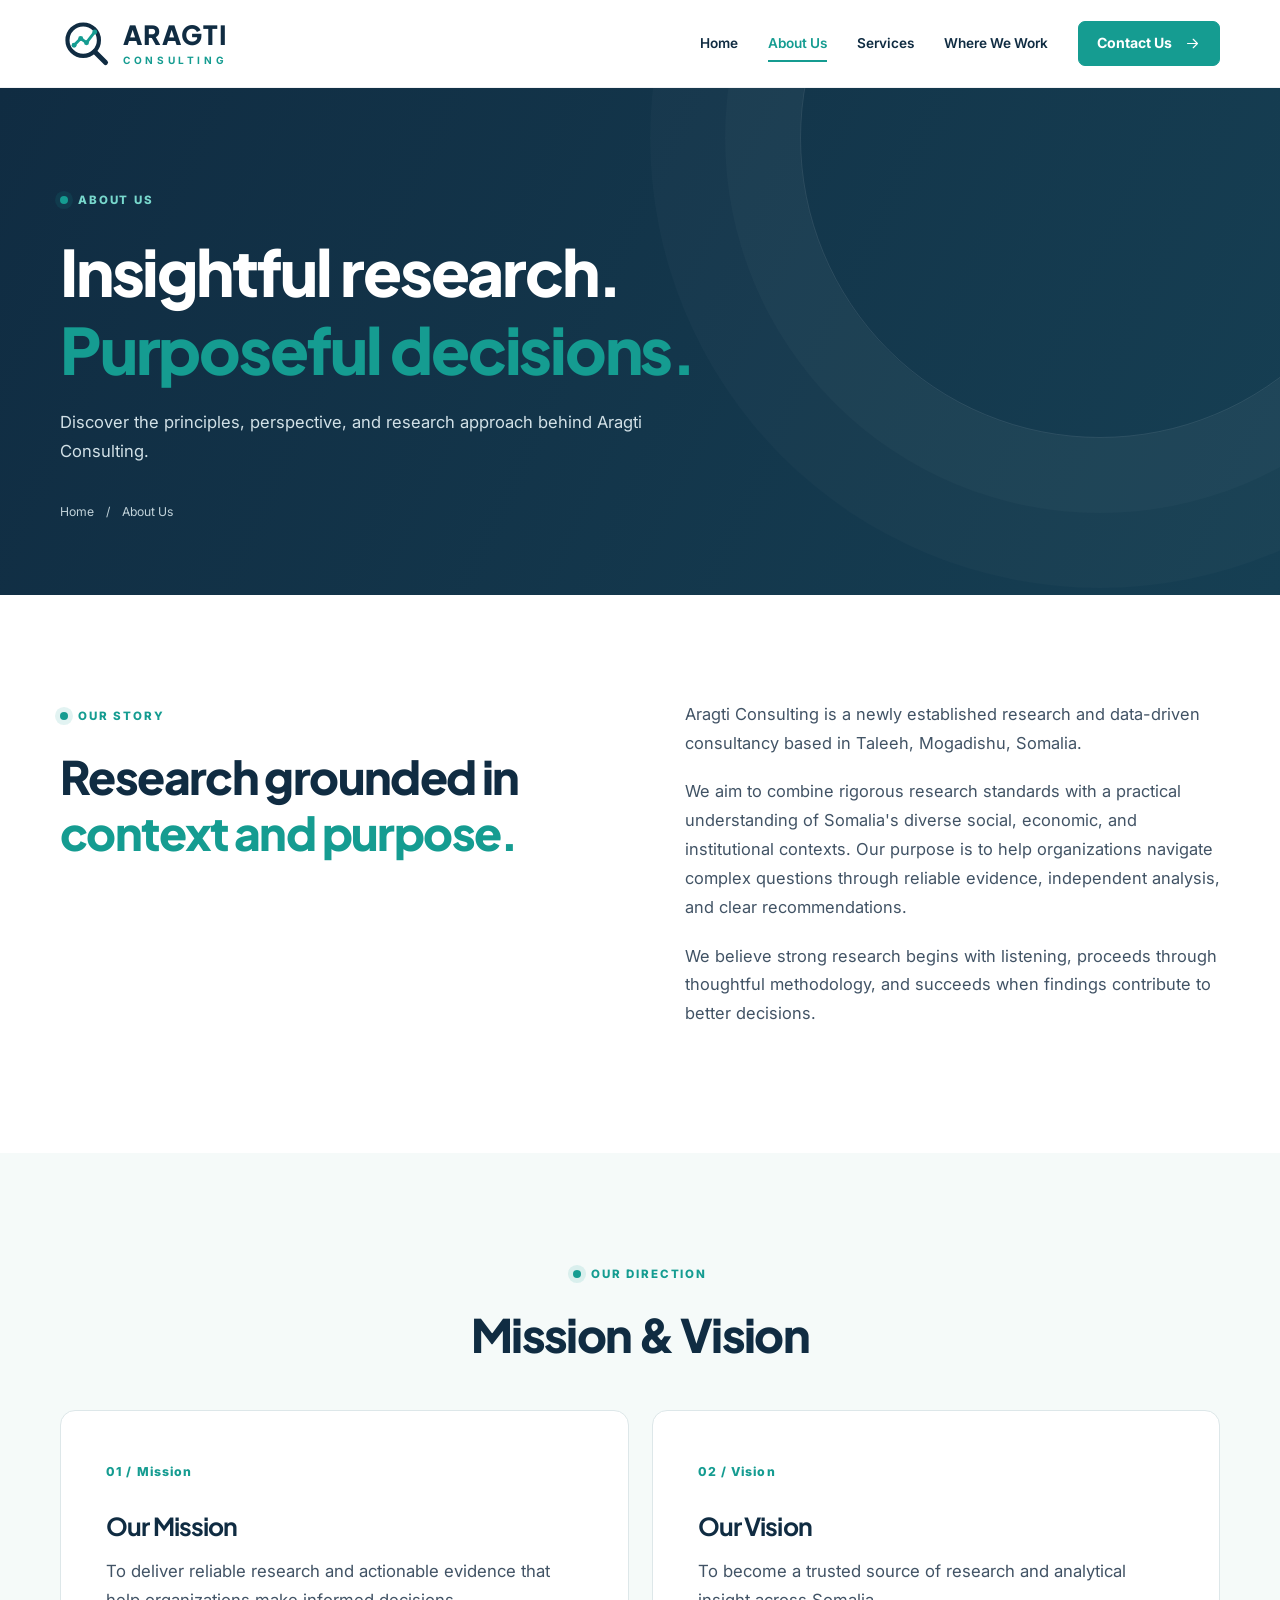
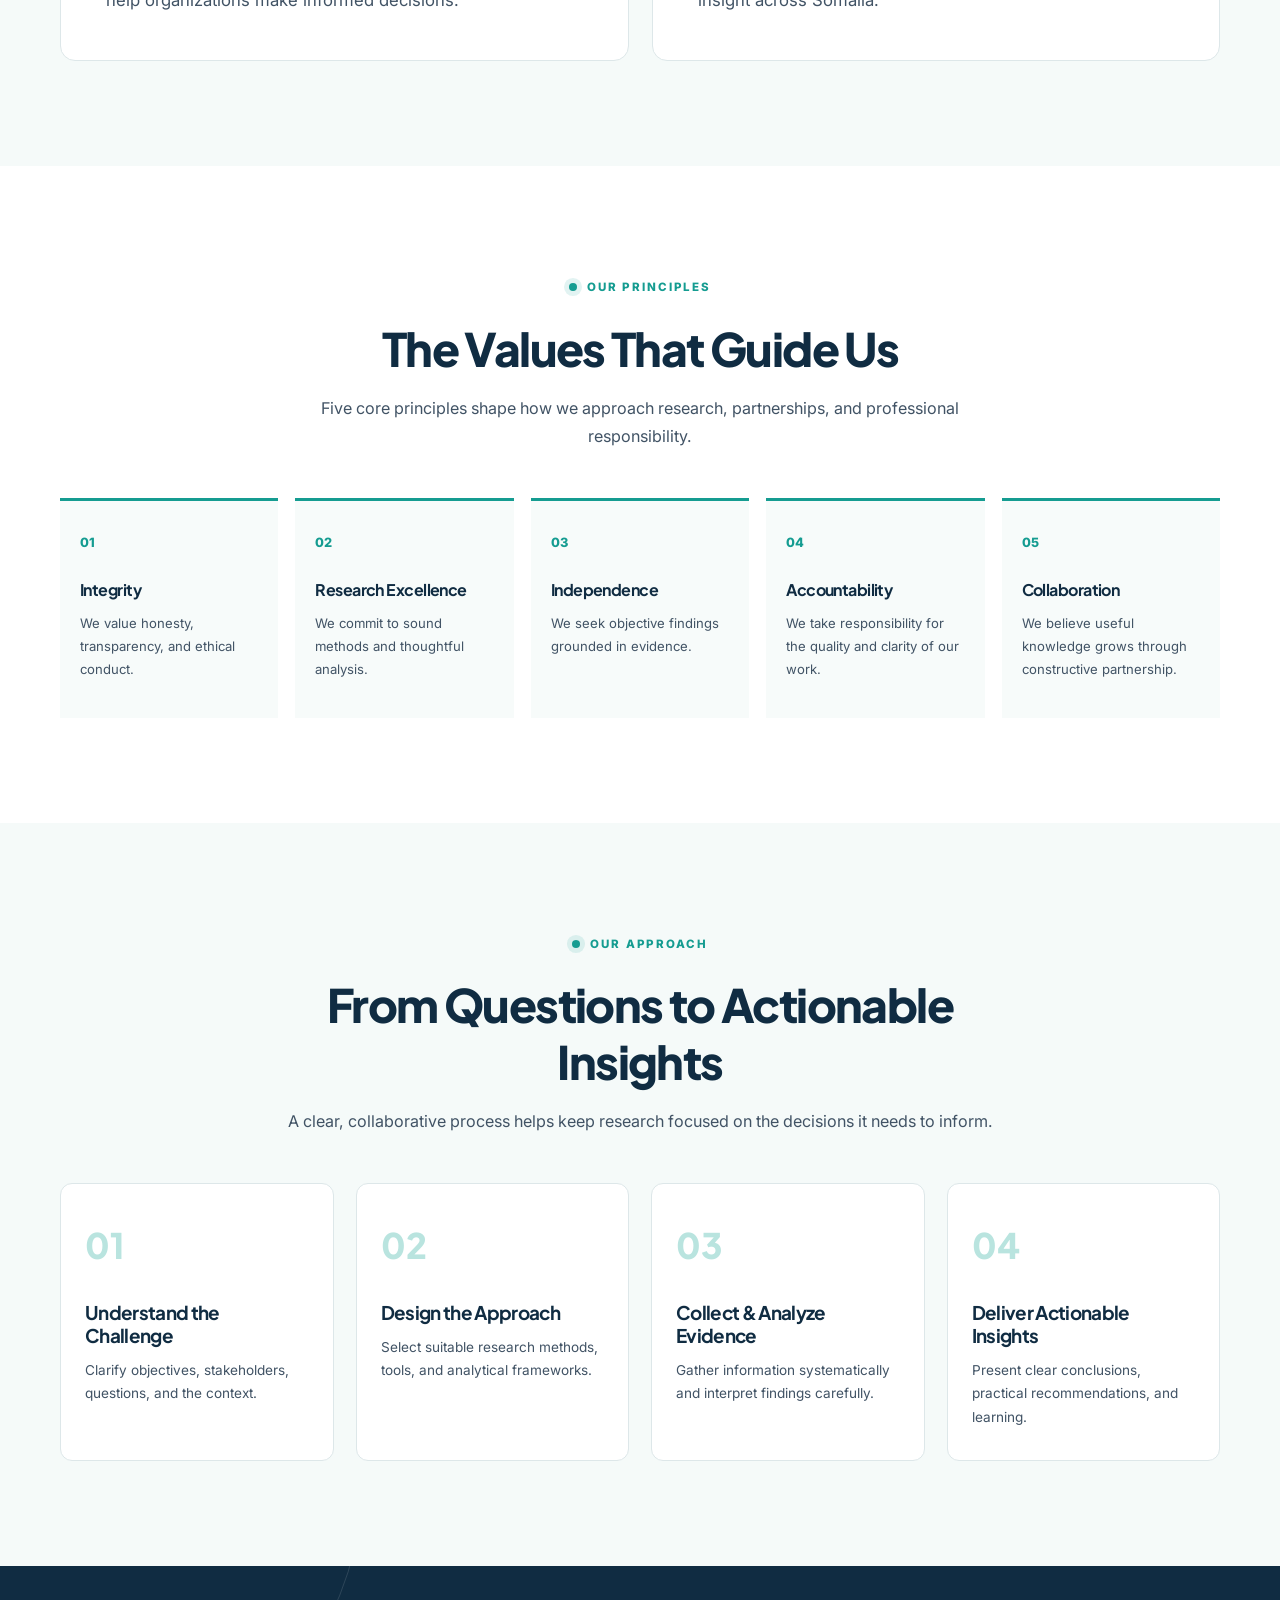
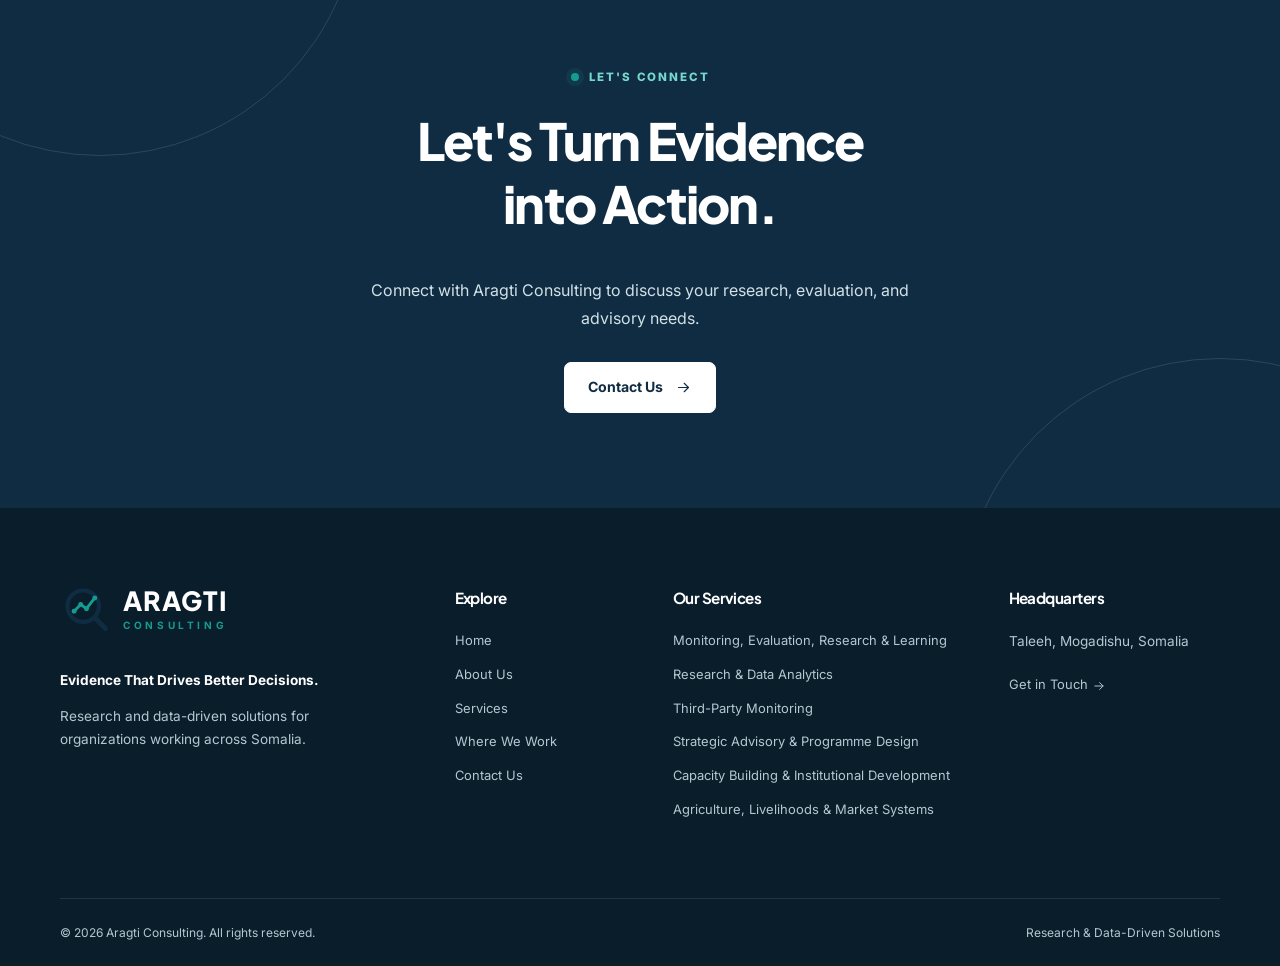
==== about.html @ 517cd4cc "Add files via upload" ====
<!doctype html>
<html lang="en">
<head>
  <meta charset="utf-8">
  <meta name="viewport" content="width=device-width,initial-scale=1">
  <meta name="theme-color" content="#102C42">
  <meta name="description" content="Learn about Aragti Consulting's mission, vision, values, and approach to evidence-based research and consulting in Somalia.">
  <meta name="robots" content="index,follow">
  <meta property="og:type" content="website">
  <meta property="og:site_name" content="Aragti Consulting">
  <meta property="og:title" content="About Us | Aragti Consulting">
  <meta property="og:description" content="Learn about Aragti Consulting's mission, vision, values, and approach to evidence-based research and consulting in Somalia.">
  <meta property="og:image" content="assets/social-preview.svg">
  <meta name="twitter:card" content="summary_large_image">
  <meta name="twitter:title" content="About Us | Aragti Consulting">
  <meta name="twitter:description" content="Learn about Aragti Consulting's mission, vision, values, and approach to evidence-based research and consulting in Somalia.">
  <link rel="icon" href="assets/favicon.svg" type="image/svg+xml">
  <link rel="preconnect" href="https://fonts.googleapis.com">
  <link rel="preconnect" href="https://fonts.gstatic.com" crossorigin>
  <link href="https://fonts.googleapis.com/css2?family=Inter:wght@400;500;600;700&family=Plus+Jakarta+Sans:wght@400;500;600;700;800&display=swap" rel="stylesheet">
  <link rel="stylesheet" href="css/styles.css">
  <script src="js/main.js" defer></script>
  <title>About Us | Aragti Consulting</title>
</head>
<body>
  <a class="skip-link" href="#main">Skip to content</a>
  <header class="site-header" id="site-header">
    <div class="container header-inner">
      <a class="brand" href="index.html" aria-label="Aragti Consulting home">
        <img src="assets/logo.svg" alt="" width="53" height="53">
        <span class="brand-type"><strong>ARAGTI</strong><span>CONSULTING</span></span>
      </a>
      <button class="menu-toggle" type="button" aria-label="Open navigation" aria-controls="primary-nav" aria-expanded="false">
        <svg class="icon menu-open" viewBox="0 0 24 24" fill="none" stroke="currentColor" stroke-width="1.65" stroke-linecap="round" stroke-linejoin="round" aria-hidden="true"><path d="M4 7h16M4 12h16M4 17h16"/></svg><svg class="icon menu-close" viewBox="0 0 24 24" fill="none" stroke="currentColor" stroke-width="1.65" stroke-linecap="round" stroke-linejoin="round" aria-hidden="true"><path d="M5 5 19 19M19 5 5 19"/></svg>
      </button>
      <nav class="primary-nav" id="primary-nav" aria-label="Main navigation">
        <a href="index.html" >Home</a><a href="about.html" aria-current="page">About Us</a><a href="services.html" >Services</a><a href="where-we-work.html" >Where We Work</a>
        <a class="button button-small" href="contact.html" >Contact Us <svg class="icon " viewBox="0 0 24 24" fill="none" stroke="currentColor" stroke-width="1.65" stroke-linecap="round" stroke-linejoin="round" aria-hidden="true"><path d="M5 12h14m-6-6 6 6-6 6"/></svg></a>
      </nav>
    </div>
  </header>
  <main id="main">

<section class="page-hero"><div class="container page-hero-inner">
  <span class="eyebrow"><span class="eyebrow-dot"></span>About Us</span><h1>Insightful research.<br><span>Purposeful decisions.</span></h1><p>Discover the principles, perspective, and research approach behind Aragti Consulting.</p>
  <div class="breadcrumbs"><a href="index.html">Home</a><span>/</span><span>About Us</span></div>
</div></section>
<section class="section"><div class="container split-grid">
  <div class="reveal"><span class="eyebrow"><span class="eyebrow-dot"></span>Our Story</span><h2>Research grounded in <span class="accent">context and purpose.</span></h2></div>
  <div class="intro-copy reveal">
    <p>Aragti Consulting is a newly established research and data-driven consultancy based in Taleeh, Mogadishu, Somalia.</p>
    <p>We aim to combine rigorous research standards with a practical understanding of Somalia's diverse social, economic, and institutional contexts. Our purpose is to help organizations navigate complex questions through reliable evidence, independent analysis, and clear recommendations.</p>
    <p>We believe strong research begins with listening, proceeds through thoughtful methodology, and succeeds when findings contribute to better decisions.</p>
  </div>
</div></section>
<section class="section section-soft"><div class="container">
  <div class="section-heading reveal"><span class="eyebrow"><span class="eyebrow-dot"></span>Our Direction</span><h2>Mission & Vision</h2></div>
  <div class="card-grid two-col">
    <article class="statement-card reveal"><span class="statement-number">01 / Mission</span><h3>Our Mission</h3><p>To deliver reliable research and actionable evidence that help organizations make informed decisions.</p></article>
    <article class="statement-card reveal"><span class="statement-number">02 / Vision</span><h3>Our Vision</h3><p>To become a trusted source of research and analytical insight across Somalia.</p></article>
  </div>
</div></section>
<section class="section"><div class="container">
  <div class="section-heading reveal"><span class="eyebrow"><span class="eyebrow-dot"></span>Our Principles</span><h2>The Values That Guide Us</h2><p>Five core principles shape how we approach research, partnerships, and professional responsibility.</p></div>
  <div class="values-grid">
    <article class="value-card reveal"><span>01</span><h3>Integrity</h3><p>We value honesty, transparency, and ethical conduct.</p></article><article class="value-card reveal"><span>02</span><h3>Research Excellence</h3><p>We commit to sound methods and thoughtful analysis.</p></article><article class="value-card reveal"><span>03</span><h3>Independence</h3><p>We seek objective findings grounded in evidence.</p></article><article class="value-card reveal"><span>04</span><h3>Accountability</h3><p>We take responsibility for the quality and clarity of our work.</p></article><article class="value-card reveal"><span>05</span><h3>Collaboration</h3><p>We believe useful knowledge grows through constructive partnership.</p></article>
  </div>
</div></section>
<section class="section section-soft"><div class="container">
  <div class="section-heading reveal"><span class="eyebrow"><span class="eyebrow-dot"></span>Our Approach</span><h2>From Questions to Actionable Insights</h2><p>A clear, collaborative process helps keep research focused on the decisions it needs to inform.</p></div>
  <div class="process-grid">
    <article class="process-step reveal"><span class="process-number">01</span><h3>Understand the Challenge</h3><p>Clarify objectives, stakeholders, questions, and the context.</p></article><article class="process-step reveal"><span class="process-number">02</span><h3>Design the Approach</h3><p>Select suitable research methods, tools, and analytical frameworks.</p></article><article class="process-step reveal"><span class="process-number">03</span><h3>Collect & Analyze Evidence</h3><p>Gather information systematically and interpret findings carefully.</p></article><article class="process-step reveal"><span class="process-number">04</span><h3>Deliver Actionable Insights</h3><p>Present clear conclusions, practical recommendations, and learning.</p></article>
  </div>
</div></section>
<section class="cta-section">
    <div class="container cta-inner reveal">
      <span class="eyebrow"><span class="eyebrow-dot"></span>Let's Connect</span>
      <h2>Let's Turn Evidence<br>into Action.</h2>
      <p>Connect with Aragti Consulting to discuss your research, evaluation, and advisory needs.</p>
      <a class="button button-light" href="contact.html">Contact Us <svg class="icon " viewBox="0 0 24 24" fill="none" stroke="currentColor" stroke-width="1.65" stroke-linecap="round" stroke-linejoin="round" aria-hidden="true"><path d="M5 12h14m-6-6 6 6-6 6"/></svg></a>
    </div>
  </section></main>
  <footer class="site-footer">
    <div class="container footer-grid">
      <div class="footer-about">
        <a class="brand brand-footer" href="index.html">
          <img src="assets/logo.svg" alt="" width="52" height="52">
          <span class="brand-type"><strong>ARAGTI</strong><span>CONSULTING</span></span>
        </a>
        <p class="footer-tagline">Evidence That Drives Better Decisions.</p>
        <p>Research and data-driven solutions for organizations working across Somalia.</p>
      </div>
      <div><h3>Explore</h3>
        <a href="index.html">Home</a><a href="about.html">About Us</a>
        <a href="services.html">Services</a><a href="where-we-work.html">Where We Work</a>
        <a href="contact.html">Contact Us</a>
      </div>
      <div><h3>Our Services</h3>
        <a href="services.html#service-1">Monitoring, Evaluation, Research & Learning</a><a href="services.html#service-2">Research & Data Analytics</a><a href="services.html#service-3">Third-Party Monitoring</a><a href="services.html#service-4">Strategic Advisory & Programme Design</a><a href="services.html#service-5">Capacity Building & Institutional Development</a><a href="services.html#service-6">Agriculture, Livelihoods & Market Systems</a>
      </div>
      <div><h3>Headquarters</h3><p>Taleeh, Mogadishu, Somalia</p>
        <a href="contact.html">Get in Touch <svg class="icon " viewBox="0 0 24 24" fill="none" stroke="currentColor" stroke-width="1.65" stroke-linecap="round" stroke-linejoin="round" aria-hidden="true"><path d="M5 12h14m-6-6 6 6-6 6"/></svg></a>
      </div>
    </div>
    <div class="container footer-bottom">
      <span>© <span id="year"></span> Aragti Consulting. All rights reserved.</span>
      <span>Research & Data-Driven Solutions</span>
    </div>
  </footer>
  <button class="back-to-top" type="button" aria-label="Back to top"><svg class="icon " viewBox="0 0 24 24" fill="none" stroke="currentColor" stroke-width="1.65" stroke-linecap="round" stroke-linejoin="round" aria-hidden="true"><path d="M12 20V4m-7 7 7-7 7 7"/></svg></button>
</body>
</html>
---- css/styles.css ----
:root{
  --navy:#102C42;--navy-dark:#0B2233;--teal:#159C91;
  --teal-dark:#107E75;--soft:#E9F4F3;--text:#415365;
  --white:#fff;--line:#DDE7E9;--shadow:0 20px 60px rgba(16,44,66,.08);
  --heading:"Plus Jakarta Sans",Arial,sans-serif;
  --body:"Inter",Arial,sans-serif;
}
*,*::before,*::after{box-sizing:border-box}
html{scroll-behavior:smooth;scroll-padding-top:100px}
body{margin:0;font-family:var(--body);color:var(--text);line-height:1.75;background:#fff}
body.menu-open{overflow:hidden}
h1,h2,h3,h4{font-family:var(--heading);color:var(--navy);line-height:1.22;letter-spacing:-.035em}
h1,h2,h3,p{margin-top:0}
h1{font-size:clamp(2.8rem,5vw,5rem);font-weight:800}
h2{font-size:clamp(2rem,3.6vw,3.25rem);font-weight:800}
h3{font-size:1.18rem;font-weight:700}
p{margin-bottom:1.25rem}
a{color:inherit;text-decoration:none}
button,input,textarea{font:inherit}
button{cursor:pointer}
img,svg{max-width:100%}
img{display:block}
:focus-visible{outline:3px solid var(--teal);outline-offset:4px}
::selection{background:#B7E6E0;color:var(--navy)}
.container{width:min(1160px,calc(100% - 48px));margin-inline:auto}
.section{padding:105px 0}
.section-soft{background:#F5FAF9}
.accent{color:var(--teal)}
.icon{width:21px;height:21px;flex:none}
.skip-link{position:fixed;top:-100px;left:20px;background:var(--navy);color:#fff;padding:12px 20px;z-index:1000}
.skip-link:focus{top:10px}
.site-header{height:88px;position:sticky;top:0;z-index:100;background:rgba(255,255,255,.96);backdrop-filter:blur(18px);border-bottom:1px solid rgba(16,44,66,.06);transition:box-shadow .25s}
.site-header.scrolled{box-shadow:0 7px 25px rgba(16,44,66,.08)}
.header-inner{height:100%;display:flex;align-items:center;justify-content:space-between;gap:25px}
.brand{display:inline-flex;align-items:center;gap:10px;color:var(--navy);flex:none}
.brand img{width:53px;height:53px}
.brand-type{display:flex;flex-direction:column;line-height:1}
.brand-type strong{font-family:var(--heading);font-size:1.65rem;letter-spacing:.035em;font-weight:800}
.brand-type>span{color:var(--teal);font-size:.63rem;letter-spacing:.36em;font-weight:700;margin-top:6px}
.primary-nav{display:flex;align-items:center;gap:30px}
.primary-nav>a:not(.button){font-size:.85rem;font-weight:600;color:var(--navy);padding:10px 0;position:relative}
.primary-nav>a:not(.button)::after{content:"";height:2px;background:var(--teal);position:absolute;left:0;right:100%;bottom:3px;transition:right .25s}
.primary-nav>a:not(.button):hover::after,.primary-nav>a[aria-current="page"]:not(.button)::after{right:0}
.primary-nav>a[aria-current="page"]:not(.button){color:var(--teal)}
.menu-toggle{display:none;border:0;background:none;color:var(--navy);padding:8px}
.menu-close{display:none}
.button{display:inline-flex;align-items:center;justify-content:center;gap:12px;padding:15px 23px;border-radius:7px;background:var(--teal);color:#fff;border:1px solid var(--teal);font-size:.88rem;font-weight:700;line-height:1.3;transition:transform .25s,background .25s,box-shadow .25s}
.button:hover{background:var(--teal-dark);border-color:var(--teal-dark);transform:translateY(-2px);box-shadow:0 12px 26px rgba(21,156,145,.18)}
.button .icon{width:17px;height:17px}
.button-small{padding:12px 18px}
.button-outline{background:transparent;color:var(--navy);border-color:#B8CED0}
.button-outline:hover{color:#fff}
.button-light{background:#fff;color:var(--navy);border-color:#fff}
.button-light:hover{background:var(--soft);color:var(--navy);border-color:var(--soft)}
.button-row{display:flex;flex-wrap:wrap;gap:12px}
.eyebrow{display:inline-flex;align-items:center;gap:10px;color:var(--teal);font-size:.72rem;font-weight:800;text-transform:uppercase;letter-spacing:.16em;margin-bottom:22px}
.eyebrow-dot{width:8px;height:8px;border-radius:50%;background:var(--teal);box-shadow:0 0 0 5px rgba(21,156,145,.12)}
.hero{background:linear-gradient(120deg,#F8FCFC 5%,#EFF8F6 100%);overflow:hidden;position:relative}
.hero::before{content:"";position:absolute;width:650px;height:650px;border:1px solid rgba(21,156,145,.1);border-radius:50%;right:-290px;top:-280px}
.hero-grid{min-height:650px;display:grid;grid-template-columns:1.07fr .93fr;align-items:center;gap:35px;padding-top:70px;padding-bottom:85px}
.hero-content{position:relative;z-index:2}
.hero h1{font-size:clamp(2.7rem,4.65vw,4.7rem);margin-bottom:25px}
.hero h1 span,.page-hero h1 span{color:var(--teal)}
.hero-content>p{font-size:1.07rem;max-width:510px;margin-bottom:30px}
.hero-footnote{margin-top:57px;font-size:.78rem;font-weight:600;display:flex;align-items:center;gap:15px;color:#718693}
.footnote-line{width:38px;height:1px;background:var(--teal)}
.hero-visual{height:500px;position:relative;isolation:isolate;perspective:1000px}
.visual-glow{position:absolute;inset:15% 0 10%;border-radius:50%;background:radial-gradient(circle,rgba(21,156,145,.21),transparent 65%);filter:blur(20px)}
.visual-orbit{position:absolute;border:1px solid rgba(21,156,145,.2);border-radius:50%;transform:rotate(-25deg)}
.orbit-one{width:400px;height:400px;top:40px;left:45px}
.orbit-two{width:300px;height:300px;top:90px;left:95px;border-style:dashed}
.analytics-card{position:absolute;background:rgba(255,255,255,.92);backdrop-filter:blur(16px);border:1px solid rgba(255,255,255,.95);border-radius:20px;box-shadow:0 40px 75px rgba(16,44,66,.17)}
.analytics-main{width:77%;height:290px;top:110px;left:11%;padding:22px;transform:rotateY(-11deg) rotateX(5deg) rotateZ(-4deg);animation:float 8s ease-in-out infinite}
.analytics-top,.analytics-bottom{display:flex;align-items:center;justify-content:space-between;font-size:.7rem;font-weight:700;color:var(--navy)}
.status-dots{color:var(--teal);letter-spacing:5px;font-size:.7rem}
.chart-area{height:190px;padding:15px 0}
.chart-area svg{width:100%;height:100%;overflow:visible}
.chart-grid{stroke:#E7EEEE;stroke-width:1;stroke-dasharray:4 6}
.analytics-bottom{color:#8797A1;font-size:.64rem}
.float-card{position:absolute;z-index:2;display:flex;align-items:center;gap:13px;background:#fff;padding:15px 19px;border-radius:14px;box-shadow:0 20px 45px rgba(16,44,66,.13);font-size:.72rem;line-height:1.6;color:#80909B;animation:float 7s ease-in-out infinite}
.float-card strong{font-size:.9rem;color:var(--navy)}
.float-card-top{top:65px;right:0}
.float-card-bottom{bottom:45px;left:0;animation-delay:-3s}
.mini-pulse{width:37px;height:37px;border-radius:50%;border:8px solid #D8F3EE;background:var(--teal)}
.mini-bars{height:36px;display:flex;align-items:end;gap:4px}
.mini-bars i{width:7px;background:var(--teal);border-radius:3px 3px 0 0}
.mini-bars i:nth-child(1){height:16px}.mini-bars i:nth-child(2){height:26px}.mini-bars i:nth-child(3){height:21px}.mini-bars i:nth-child(4){height:35px}
.node{position:absolute;width:13px;height:13px;background:var(--teal);border:4px solid #fff;border-radius:50%;box-shadow:0 0 0 5px rgba(21,156,145,.14);z-index:3}
.node-a{top:16%;left:17%}.node-b{top:12%;left:44%}.node-c{top:31%;right:13%}.node-d{bottom:19%;left:16%}.node-e{bottom:12%;left:50%}
.network-lines{position:absolute;inset:0;width:100%;height:100%;z-index:-1}
.network-lines path{fill:none;stroke:rgba(21,156,145,.24);stroke-width:1.5;stroke-dasharray:6 7}
@keyframes float{0%,100%{translate:0 0}50%{translate:0 -13px}}
.split-grid{display:grid;grid-template-columns:1fr 1fr;gap:90px;align-items:start}
.intro-copy p{font-size:1.03rem}
.text-link{display:inline-flex;align-items:center;gap:9px;color:var(--teal);font-size:.86rem;font-weight:800;margin-top:12px}
.text-link .icon{width:17px;transition:transform .2s}
.text-link:hover .icon{transform:translateX(5px)}
.section-heading{text-align:center;max-width:720px;margin:0 auto 48px}
.section-heading h2{margin-bottom:18px}
.section-heading p{font-size:1.01rem}
.card-grid{display:grid;gap:23px}
.three-col{grid-template-columns:repeat(3,minmax(0,1fr))}
.two-col{grid-template-columns:repeat(2,minmax(0,1fr))}
.info-card,.audience-card{background:#fff;border:1px solid #E6EEEE;border-radius:13px;padding:34px 29px;box-shadow:0 5px 24px rgba(16,44,66,.025);transition:transform .25s,box-shadow .25s,border-color .25s}
.info-card:hover,.audience-card:hover{transform:translateY(-6px);box-shadow:var(--shadow);border-color:#C9E4E0}
.info-card{display:flex;flex-direction:column;align-items:flex-start;min-height:300px}
.info-card h3{font-size:1.13rem;margin:24px 0 12px}
.info-card p{font-size:.9rem;line-height:1.75}
.info-card .text-link{margin-top:auto}
.icon-box{width:54px;height:54px;border-radius:12px;background:var(--soft);color:var(--teal);display:inline-flex;align-items:center;justify-content:center}
.icon-box .icon{width:27px;height:27px}
.section-action{text-align:center;margin-top:35px}
.why-grid{display:grid;grid-template-columns:.9fr 1.1fr;gap:95px;align-items:center}
.lead{font-size:1.03rem}
.quality-grid{display:grid;gap:27px}
.quality-item{display:flex;align-items:start;gap:22px;border-bottom:1px solid var(--line);padding-bottom:24px}
.quality-item:last-child{border:0;padding:0}
.quality-item>span{font-family:var(--heading);color:var(--teal);font-size:.83rem;font-weight:800;margin-top:4px}
.quality-item h3{margin-bottom:8px}
.quality-item p{font-size:.9rem;margin:0}
.audience-card{min-height:225px}
.audience-card h3{margin:20px 0 10px;font-size:1.02rem}
.audience-card p{font-size:.87rem;margin:0}
.coverage-preview{display:grid;grid-template-columns:1fr 1fr;align-items:center;gap:60px}
.coverage-preview p{max-width:520px}
.coverage-art{background:#F0F8F7;border-radius:24px;overflow:hidden}
.coverage-art img{width:100%}
.cta-section{background:var(--navy);position:relative;overflow:hidden;text-align:center;padding:95px 0}
.cta-section::before,.cta-section::after{content:"";position:absolute;border:1px solid rgba(255,255,255,.12);border-radius:50%;width:520px;height:520px;top:-330px;left:-160px}
.cta-section::after{left:auto;right:-200px;top:auto;bottom:-370px}
.cta-inner{position:relative;z-index:1}
.cta-section .eyebrow{color:#75D9CD}
.cta-section h2{color:#fff;font-size:clamp(2.5rem,4vw,4rem)}
.cta-section p{max-width:550px;color:#D2E1E7;margin:0 auto 30px}
.site-footer{background:#091D2B;color:#B5C8D0;padding-top:75px}
.footer-grid{display:grid;grid-template-columns:1.5fr .75fr 1.25fr .9fr;gap:42px;padding-bottom:65px}
.brand-footer .brand-type strong{color:#fff}
.footer-about>p{max-width:310px;font-size:.85rem}
.footer-tagline{color:#fff;font-weight:700;margin:25px 0 12px}
.footer-grid h3{color:#fff;font-size:.95rem;margin:6px 0 23px}
.footer-grid>div>a:not(.brand){display:block;font-size:.81rem;margin-bottom:13px;line-height:1.6;transition:color .2s}
.footer-grid a:hover{color:#69D6CA}
.footer-grid>div>p{font-size:.85rem}
.footer-grid .icon{width:14px;height:14px;vertical-align:middle}
.footer-bottom{display:flex;justify-content:space-between;gap:15px;border-top:1px solid rgba(255,255,255,.1);padding:23px 0;font-size:.75rem}
.back-to-top{position:fixed;bottom:26px;right:26px;width:46px;height:46px;display:grid;place-items:center;background:var(--teal);border:0;border-radius:50%;color:#fff;z-index:50;box-shadow:0 10px 28px rgba(16,44,66,.2);opacity:0;visibility:hidden;transform:translateY(15px);transition:opacity .25s,transform .25s,visibility .25s}
.back-to-top.visible{opacity:1;visibility:visible;transform:translateY(0)}
.back-to-top:hover{background:var(--teal-dark)}
.page-hero{background:linear-gradient(115deg,#102C42,#163F53);padding:96px 0 72px;position:relative;overflow:hidden}
.page-hero::after{content:"";position:absolute;right:-120px;top:-250px;width:600px;height:600px;border-radius:50%;border:1px solid rgba(255,255,255,.1);box-shadow:0 0 0 75px rgba(255,255,255,.025),0 0 0 150px rgba(255,255,255,.018)}
.page-hero-inner{position:relative;z-index:1}
.page-hero .eyebrow{color:#78D8CD}
.page-hero h1{color:#fff;font-size:clamp(2.8rem,5vw,4.7rem);margin-bottom:20px}
.page-hero p{max-width:610px;color:#D2E1E7;font-size:1.04rem}
.breadcrumbs{display:flex;gap:12px;align-items:center;color:#C1D2D9;font-size:.76rem;margin-top:35px}
.breadcrumbs a:hover{color:#fff}
.statement-card{background:#fff;border:1px solid var(--line);padding:45px;border-radius:15px}
.statement-number,.service-index{color:var(--teal);font-size:.77rem;font-weight:800;letter-spacing:.09em}
.statement-card h3{font-size:1.55rem;margin:27px 0 15px}
.statement-card p{font-size:1.05rem;margin:0}
.values-grid{display:grid;grid-template-columns:repeat(5,minmax(0,1fr));gap:17px}
.value-card{border-top:3px solid var(--teal);background:#F7FBFA;padding:26px 20px;min-height:220px}
.value-card>span{color:var(--teal);font-weight:800;font-size:.8rem}
.value-card h3{font-size:1rem;margin:25px 0 12px}
.value-card p{font-size:.82rem;margin:0}
.process-grid{display:grid;grid-template-columns:repeat(4,minmax(0,1fr));gap:22px}
.process-step{position:relative;padding:30px 24px;background:#fff;border-radius:12px;border:1px solid var(--line)}
.process-number{font-family:var(--heading);font-size:2.2rem;font-weight:800;color:#B9E4DF}
.process-step h3{margin:25px 0 12px}
.process-step p{font-size:.85rem;margin:0}
.service-detail-list{display:grid;gap:0}
.service-detail{display:grid;grid-template-columns:110px 1fr 190px;align-items:center;gap:35px;padding:44px 0;border-bottom:1px solid var(--line);scroll-margin-top:120px}
.service-detail:first-child{border-top:1px solid var(--line)}
.service-detail-icon{display:flex;flex-direction:column;align-items:start;gap:14px}
.service-detail h2{font-size:1.5rem;margin-bottom:15px}
.service-detail p{max-width:650px;margin:0;font-size:.95rem}
.service-detail .text-link{white-space:nowrap}
.coverage-page-grid{display:grid;grid-template-columns:1fr 1fr;gap:65px;align-items:center}
.coverage-page-grid p{font-size:.98rem}
.map-panel{background:#F2F9F8;border-radius:18px;padding:20px;text-align:center}
.map-panel img{width:100%}
.map-panel>p{font-size:.7rem;margin:0;color:#7E909A}
.location-panel{display:flex;align-items:center;gap:16px;background:var(--soft);border-radius:12px;padding:20px;margin:30px 0 20px}
.location-panel>.icon{width:30px;height:30px;color:var(--teal)}
.location-panel strong,.location-panel span{display:block}
.location-panel strong{color:var(--navy)}
.location-panel span{font-size:.87rem}
.small-note{font-size:.77rem!important;color:#6D808A}
.contact-grid{display:grid;grid-template-columns:.85fr 1.15fr;gap:95px;align-items:start}
.contact-info>p{max-width:430px;margin-bottom:35px}
.contact-method{display:flex;align-items:start;gap:20px;padding:22px 0;border-bottom:1px solid var(--line)}
.contact-method>.icon{width:25px;height:25px;color:var(--teal);margin-top:3px}
.contact-method h3{font-size:.98rem;margin:0 0 5px}
.contact-method p{font-size:.88rem;margin:0}
.placeholder-text{color:#8A9AA4;font-style:italic}
.contact-form-panel{background:#F7FBFA;padding:40px;border-radius:17px;border:1px solid #E2EEEC}
.contact-form-panel h2{font-size:1.65rem;margin-bottom:12px}
.contact-form-panel>p{font-size:.9rem}
.form-notice{background:#E5F3F0;border-left:3px solid var(--teal);padding:12px 15px;font-size:.77rem;line-height:1.6;margin:20px 0 25px;color:var(--navy)}
.form-field{margin-bottom:19px}
.form-field label{display:block;color:var(--navy);font-size:.83rem;font-weight:700;margin-bottom:7px}
.form-field label span{color:var(--teal)}
.form-field input,.form-field textarea{display:block;width:100%;background:#fff;border:1px solid #D5E3E3;border-radius:7px;padding:13px 15px;color:var(--navy);font-size:.87rem;transition:border-color .2s,box-shadow .2s}
.form-field textarea{resize:vertical;min-height:140px}
.form-field input:focus,.form-field textarea:focus{outline:none;border-color:var(--teal);box-shadow:0 0 0 3px rgba(21,156,145,.13)}
.form-feedback{font-size:.83rem;color:var(--navy);margin:15px 0 0}
.reveal{opacity:0;transform:translateY(22px);transition:opacity .7s ease,transform .7s ease}
.reveal.in-view{opacity:1;transform:none}
@media(max-width:1050px){
  .primary-nav{gap:17px}
  .primary-nav>a:not(.button){font-size:.8rem}
  .hero-grid{gap:15px}
  .hero-visual{transform:scale(.9);transform-origin:center}
  .values-grid{grid-template-columns:repeat(3,1fr)}
  .service-detail{grid-template-columns:75px 1fr;gap:25px}
  .service-detail .text-link{grid-column:2;margin-top:-10px}
  .footer-grid{grid-template-columns:1.3fr 1fr 1fr;gap:35px}
  .footer-grid>div:last-child{grid-column:1/-1}
}
@media(max-width:800px){
  .section{padding:75px 0}
  .menu-toggle{display:flex;align-items:center;justify-content:center}
  .site-header{height:75px}
  .primary-nav{display:none;position:absolute;top:75px;left:0;right:0;height:calc(100dvh - 75px);overflow:auto;background:#fff;padding:25px 24px 50px;flex-direction:column;align-items:stretch;gap:12px;box-shadow:0 15px 25px rgba(16,44,66,.08)}
  .primary-nav.open{display:flex}
  .primary-nav>a:not(.button){font-size:1rem;padding:12px 0}
  .primary-nav .button{margin-top:15px}
  .menu-toggle[aria-expanded="true"] .menu-open{display:none}
  .menu-toggle[aria-expanded="true"] .menu-close{display:block}
  .hero-grid{grid-template-columns:1fr;min-height:unset;padding-top:75px;padding-bottom:60px}
  .hero-content{max-width:670px}
  .hero-visual{height:420px;width:min(100%,520px);margin:auto;transform:none}
  .split-grid,.why-grid,.coverage-preview,.coverage-page-grid,.contact-grid{grid-template-columns:1fr;gap:35px}
  .three-col{grid-template-columns:repeat(2,minmax(0,1fr))}
  .process-grid{grid-template-columns:repeat(2,minmax(0,1fr))}
  .contact-grid{gap:45px}
  .page-hero{padding:75px 0 55px}
}
@media(max-width:560px){
  .container{width:min(100% - 36px,1160px)}
  .section{padding:65px 0}
  .brand img{width:43px;height:43px}
  .brand-type strong{font-size:1.35rem}
  .brand-type>span{font-size:.5rem}
  .hero-grid{padding-top:60px}
  .hero h1{font-size:clamp(2.25rem,9vw,3.4rem)}
  .hero-visual{height:330px;transform:scale(.82);transform-origin:top center;margin-bottom:-55px}
  .analytics-main{width:83%;left:8%;top:85px;height:250px;padding:17px}
  .chart-area{height:160px}
  .float-card-top{right:-10px;top:45px}
  .float-card-bottom{bottom:15px}
  .orbit-one{width:320px;height:320px}
  .orbit-two{width:240px;height:240px}
  .three-col,.two-col,.values-grid,.process-grid{grid-template-columns:1fr}
  .info-card{min-height:unset}
  .statement-card{padding:30px}
  .value-card{min-height:unset}
  .service-detail{grid-template-columns:1fr;gap:15px;padding:35px 0}
  .service-detail-icon{flex-direction:row;align-items:center}
  .service-detail .text-link{grid-column:1;margin:0}
  .contact-form-panel{padding:25px 20px}
  .footer-grid{grid-template-columns:1fr 1fr;gap:30px}
  .footer-grid>div:first-child,.footer-grid>div:last-child{grid-column:1/-1}
  .footer-bottom{flex-direction:column}
  .button-row{align-items:stretch}
  .button-row .button{width:100%}
  .back-to-top{right:17px;bottom:17px}
}
@media(prefers-reduced-motion:reduce){
  *,*::before,*::after{animation-duration:.01ms!important;animation-iteration-count:1!important;transition-duration:.01ms!important;scroll-behavior:auto!important}
  .reveal{opacity:1;transform:none}
}
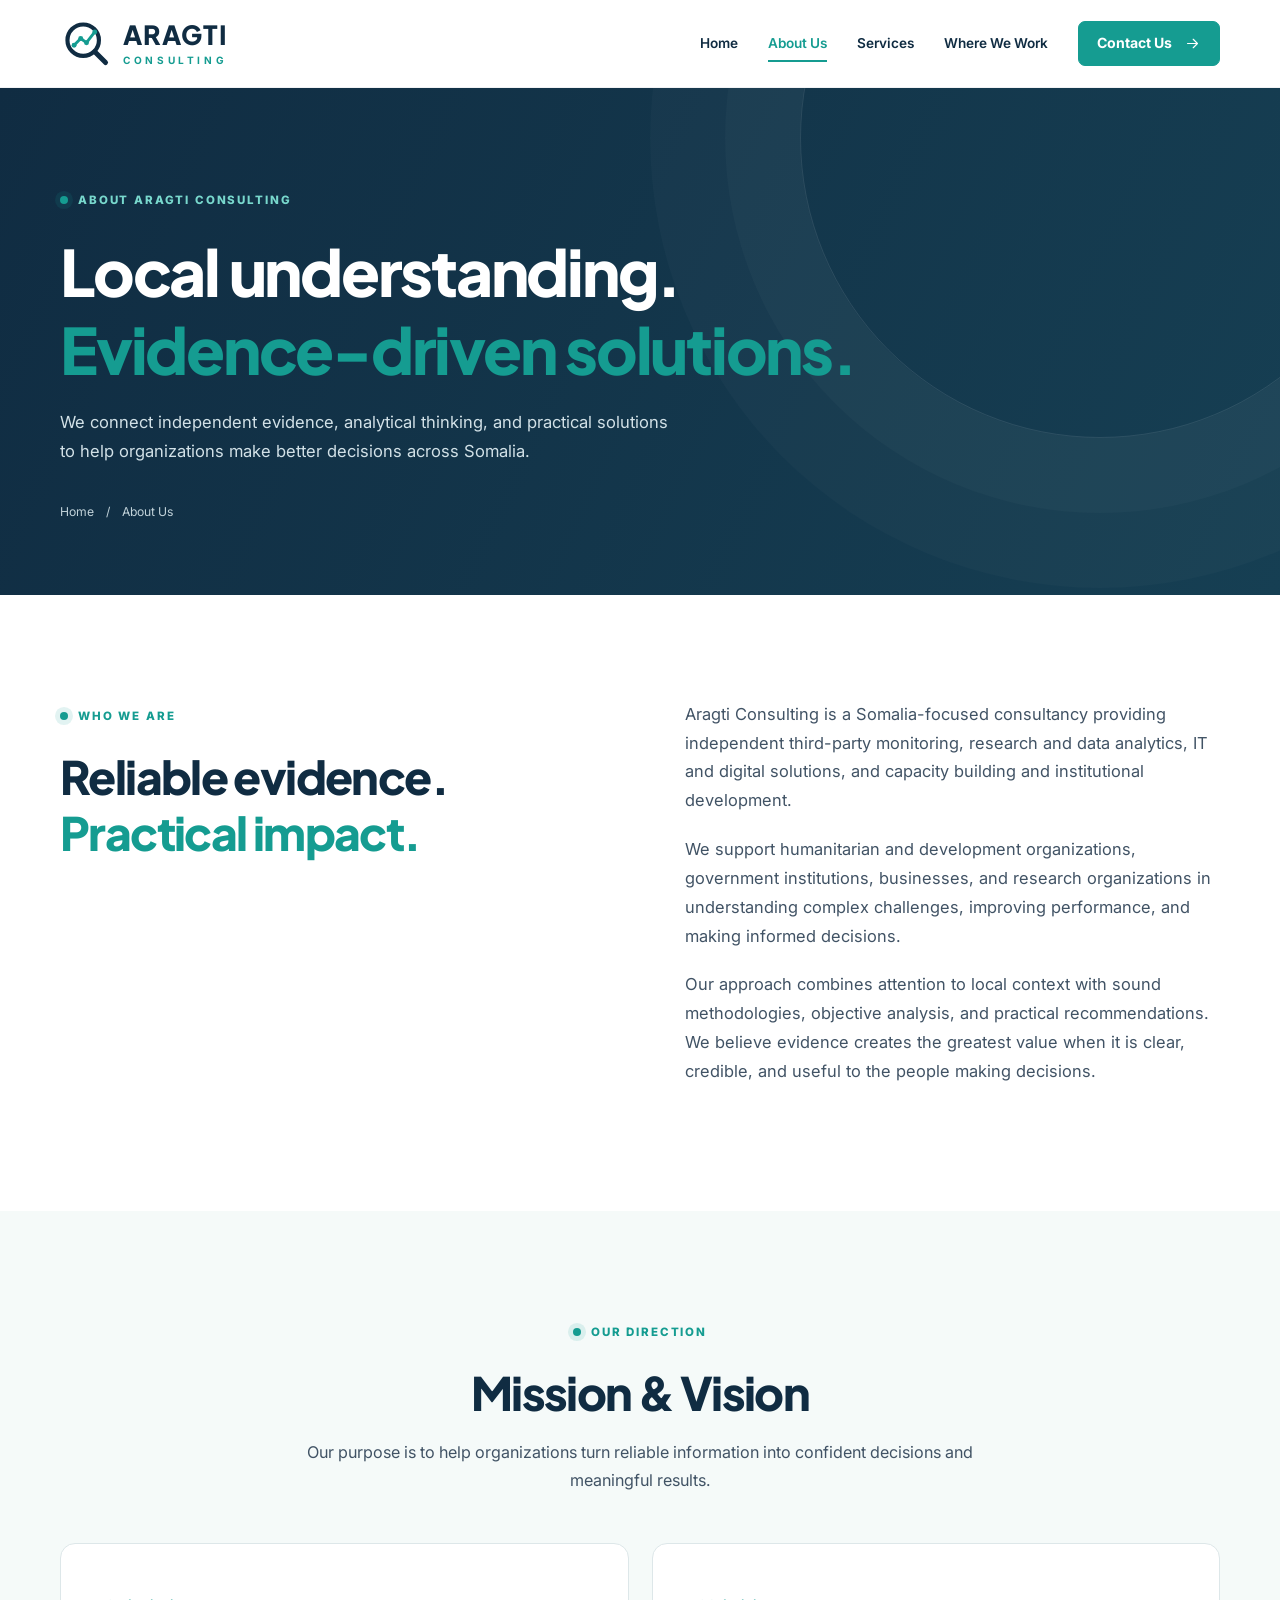
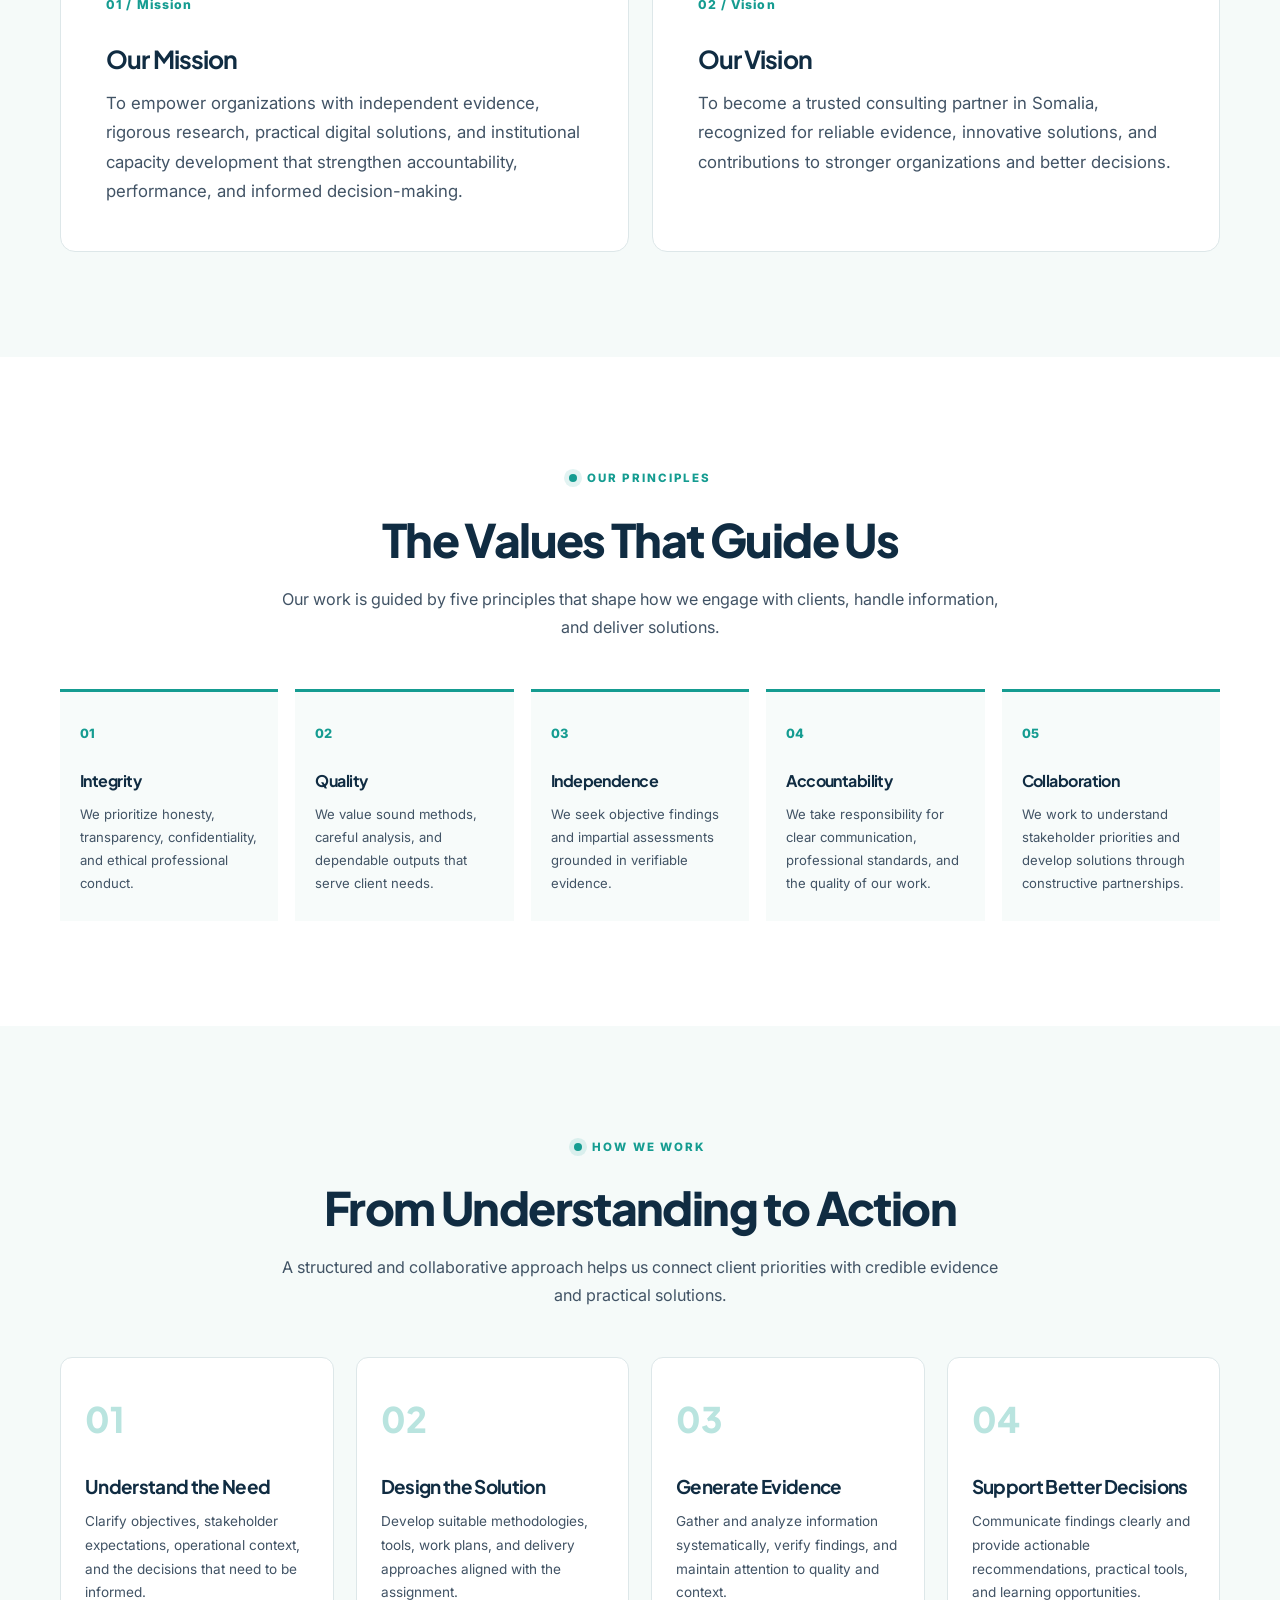
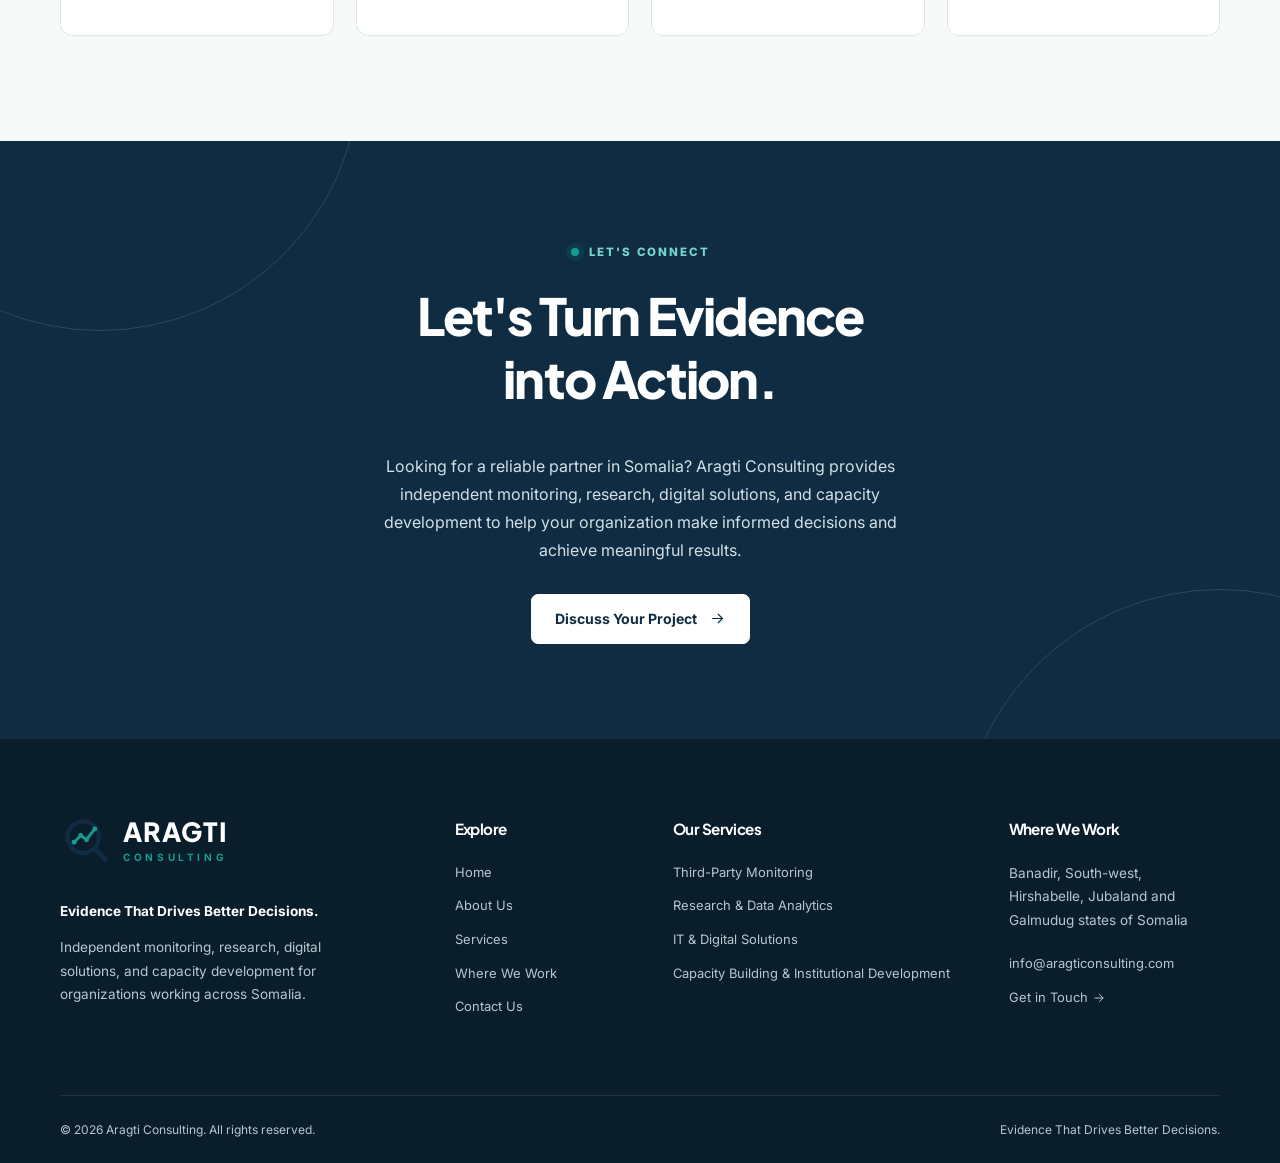
==== commit 54ebfe1d: "Update" ====
--- a/about.html
+++ b/about.html
@@ -1,112 +1,486 @@
+
 <!doctype html>
 <html lang="en">
 <head>
   <meta charset="utf-8">
-  <meta name="viewport" content="width=device-width,initial-scale=1">
+  <meta name="viewport" content="width=device-width, initial-scale=1">
   <meta name="theme-color" content="#102C42">
-  <meta name="description" content="Learn about Aragti Consulting's mission, vision, values, and approach to evidence-based research and consulting in Somalia.">
+
+  <meta name="description" content="Learn about Aragti Consulting, our mission, vision, values, and approach to independent monitoring, research, digital solutions, and capacity development in Somalia.">
   <meta name="robots" content="index,follow">
+
   <meta property="og:type" content="website">
   <meta property="og:site_name" content="Aragti Consulting">
   <meta property="og:title" content="About Us | Aragti Consulting">
-  <meta property="og:description" content="Learn about Aragti Consulting's mission, vision, values, and approach to evidence-based research and consulting in Somalia.">
+  <meta property="og:description" content="Discover Aragti Consulting's commitment to reliable evidence, independent analysis, practical digital solutions, and stronger institutions across Somalia.">
   <meta property="og:image" content="assets/social-preview.svg">
+
   <meta name="twitter:card" content="summary_large_image">
   <meta name="twitter:title" content="About Us | Aragti Consulting">
-  <meta name="twitter:description" content="Learn about Aragti Consulting's mission, vision, values, and approach to evidence-based research and consulting in Somalia.">
+  <meta name="twitter:description" content="Learn about Aragti Consulting's mission, values, and approach to evidence-based solutions in Somalia.">
+
   <link rel="icon" href="assets/favicon.svg" type="image/svg+xml">
+
   <link rel="preconnect" href="https://fonts.googleapis.com">
   <link rel="preconnect" href="https://fonts.gstatic.com" crossorigin>
   <link href="https://fonts.googleapis.com/css2?family=Inter:wght@400;500;600;700&family=Plus+Jakarta+Sans:wght@400;500;600;700;800&display=swap" rel="stylesheet">
+
   <link rel="stylesheet" href="css/styles.css">
   <script src="js/main.js" defer></script>
+
   <title>About Us | Aragti Consulting</title>
 </head>
+
 <body>
   <a class="skip-link" href="#main">Skip to content</a>
+
+  <!-- HEADER -->
   <header class="site-header" id="site-header">
     <div class="container header-inner">
+
       <a class="brand" href="index.html" aria-label="Aragti Consulting home">
         <img src="assets/logo.svg" alt="" width="53" height="53">
-        <span class="brand-type"><strong>ARAGTI</strong><span>CONSULTING</span></span>
+        <span class="brand-type">
+          <strong>ARAGTI</strong>
+          <span>CONSULTING</span>
+        </span>
       </a>
-      <button class="menu-toggle" type="button" aria-label="Open navigation" aria-controls="primary-nav" aria-expanded="false">
-        <svg class="icon menu-open" viewBox="0 0 24 24" fill="none" stroke="currentColor" stroke-width="1.65" stroke-linecap="round" stroke-linejoin="round" aria-hidden="true"><path d="M4 7h16M4 12h16M4 17h16"/></svg><svg class="icon menu-close" viewBox="0 0 24 24" fill="none" stroke="currentColor" stroke-width="1.65" stroke-linecap="round" stroke-linejoin="round" aria-hidden="true"><path d="M5 5 19 19M19 5 5 19"/></svg>
+
+      <button
+        class="menu-toggle"
+        type="button"
+        aria-label="Open navigation"
+        aria-controls="primary-nav"
+        aria-expanded="false"
+      >
+        <svg class="icon menu-open" viewBox="0 0 24 24" fill="none"
+          stroke="currentColor" stroke-width="1.65"
+          stroke-linecap="round" stroke-linejoin="round"
+          aria-hidden="true">
+          <path d="M4 7h16M4 12h16M4 17h16"/>
+        </svg>
+
+        <svg class="icon menu-close" viewBox="0 0 24 24" fill="none"
+          stroke="currentColor" stroke-width="1.65"
+          stroke-linecap="round" stroke-linejoin="round"
+          aria-hidden="true">
+          <path d="M5 5 19 19M19 5 5 19"/>
+        </svg>
       </button>
+
       <nav class="primary-nav" id="primary-nav" aria-label="Main navigation">
-        <a href="index.html" >Home</a><a href="about.html" aria-current="page">About Us</a><a href="services.html" >Services</a><a href="where-we-work.html" >Where We Work</a>
-        <a class="button button-small" href="contact.html" >Contact Us <svg class="icon " viewBox="0 0 24 24" fill="none" stroke="currentColor" stroke-width="1.65" stroke-linecap="round" stroke-linejoin="round" aria-hidden="true"><path d="M5 12h14m-6-6 6 6-6 6"/></svg></a>
+        <a href="index.html">Home</a>
+        <a href="about.html" aria-current="page">About Us</a>
+        <a href="services.html">Services</a>
+        <a href="where-we-work.html">Where We Work</a>
+
+        <a class="button button-small" href="contact.html">
+          Contact Us
+          <svg class="icon" viewBox="0 0 24 24" fill="none"
+            stroke="currentColor" stroke-width="1.65"
+            stroke-linecap="round" stroke-linejoin="round"
+            aria-hidden="true">
+            <path d="M5 12h14m-6-6 6 6-6 6"/>
+          </svg>
+        </a>
       </nav>
     </div>
   </header>
+
   <main id="main">
 
-<section class="page-hero"><div class="container page-hero-inner">
-  <span class="eyebrow"><span class="eyebrow-dot"></span>About Us</span><h1>Insightful research.<br><span>Purposeful decisions.</span></h1><p>Discover the principles, perspective, and research approach behind Aragti Consulting.</p>
-  <div class="breadcrumbs"><a href="index.html">Home</a><span>/</span><span>About Us</span></div>
-</div></section>
-<section class="section"><div class="container split-grid">
-  <div class="reveal"><span class="eyebrow"><span class="eyebrow-dot"></span>Our Story</span><h2>Research grounded in <span class="accent">context and purpose.</span></h2></div>
-  <div class="intro-copy reveal">
-    <p>Aragti Consulting is a newly established research and data-driven consultancy based in Taleeh, Mogadishu, Somalia.</p>
-    <p>We aim to combine rigorous research standards with a practical understanding of Somalia's diverse social, economic, and institutional contexts. Our purpose is to help organizations navigate complex questions through reliable evidence, independent analysis, and clear recommendations.</p>
-    <p>We believe strong research begins with listening, proceeds through thoughtful methodology, and succeeds when findings contribute to better decisions.</p>
-  </div>
-</div></section>
-<section class="section section-soft"><div class="container">
-  <div class="section-heading reveal"><span class="eyebrow"><span class="eyebrow-dot"></span>Our Direction</span><h2>Mission & Vision</h2></div>
-  <div class="card-grid two-col">
-    <article class="statement-card reveal"><span class="statement-number">01 / Mission</span><h3>Our Mission</h3><p>To deliver reliable research and actionable evidence that help organizations make informed decisions.</p></article>
-    <article class="statement-card reveal"><span class="statement-number">02 / Vision</span><h3>Our Vision</h3><p>To become a trusted source of research and analytical insight across Somalia.</p></article>
-  </div>
-</div></section>
-<section class="section"><div class="container">
-  <div class="section-heading reveal"><span class="eyebrow"><span class="eyebrow-dot"></span>Our Principles</span><h2>The Values That Guide Us</h2><p>Five core principles shape how we approach research, partnerships, and professional responsibility.</p></div>
-  <div class="values-grid">
-    <article class="value-card reveal"><span>01</span><h3>Integrity</h3><p>We value honesty, transparency, and ethical conduct.</p></article><article class="value-card reveal"><span>02</span><h3>Research Excellence</h3><p>We commit to sound methods and thoughtful analysis.</p></article><article class="value-card reveal"><span>03</span><h3>Independence</h3><p>We seek objective findings grounded in evidence.</p></article><article class="value-card reveal"><span>04</span><h3>Accountability</h3><p>We take responsibility for the quality and clarity of our work.</p></article><article class="value-card reveal"><span>05</span><h3>Collaboration</h3><p>We believe useful knowledge grows through constructive partnership.</p></article>
-  </div>
-</div></section>
-<section class="section section-soft"><div class="container">
-  <div class="section-heading reveal"><span class="eyebrow"><span class="eyebrow-dot"></span>Our Approach</span><h2>From Questions to Actionable Insights</h2><p>A clear, collaborative process helps keep research focused on the decisions it needs to inform.</p></div>
-  <div class="process-grid">
-    <article class="process-step reveal"><span class="process-number">01</span><h3>Understand the Challenge</h3><p>Clarify objectives, stakeholders, questions, and the context.</p></article><article class="process-step reveal"><span class="process-number">02</span><h3>Design the Approach</h3><p>Select suitable research methods, tools, and analytical frameworks.</p></article><article class="process-step reveal"><span class="process-number">03</span><h3>Collect & Analyze Evidence</h3><p>Gather information systematically and interpret findings carefully.</p></article><article class="process-step reveal"><span class="process-number">04</span><h3>Deliver Actionable Insights</h3><p>Present clear conclusions, practical recommendations, and learning.</p></article>
-  </div>
-</div></section>
-<section class="cta-section">
-    <div class="container cta-inner reveal">
-      <span class="eyebrow"><span class="eyebrow-dot"></span>Let's Connect</span>
-      <h2>Let's Turn Evidence<br>into Action.</h2>
-      <p>Connect with Aragti Consulting to discuss your research, evaluation, and advisory needs.</p>
-      <a class="button button-light" href="contact.html">Contact Us <svg class="icon " viewBox="0 0 24 24" fill="none" stroke="currentColor" stroke-width="1.65" stroke-linecap="round" stroke-linejoin="round" aria-hidden="true"><path d="M5 12h14m-6-6 6 6-6 6"/></svg></a>
-    </div>
-  </section></main>
+    <!-- PAGE HERO -->
+    <section class="page-hero">
+      <div class="container page-hero-inner">
+
+        <span class="eyebrow">
+          <span class="eyebrow-dot"></span>
+          About Aragti Consulting
+        </span>
+
+        <h1>
+          Local understanding.<br>
+          <span>Evidence-driven solutions.</span>
+        </h1>
+
+        <p>
+          We connect independent evidence, analytical thinking,
+          and practical solutions to help organizations
+          make better decisions across Somalia.
+        </p>
+
+        <div class="breadcrumbs">
+          <a href="index.html">Home</a>
+          <span>/</span>
+          <span>About Us</span>
+        </div>
+      </div>
+    </section>
+
+    <!-- WHO WE ARE -->
+    <section class="section" aria-labelledby="about-heading">
+      <div class="container split-grid">
+
+        <div class="reveal">
+          <span class="eyebrow">
+            <span class="eyebrow-dot"></span>
+            Who We Are
+          </span>
+
+          <h2 id="about-heading">
+            Reliable evidence.<br>
+            <span class="accent">Practical impact.</span>
+          </h2>
+        </div>
+
+        <div class="intro-copy reveal">
+          <p>
+            Aragti Consulting is a Somalia-focused consultancy
+            providing independent third-party monitoring,
+            research and data analytics, IT and digital
+            solutions, and capacity building and
+            institutional development.
+          </p>
+
+          <p>
+            We support humanitarian and development organizations,
+            government institutions, businesses, and research
+            organizations in understanding complex challenges,
+            improving performance, and making informed decisions.
+          </p>
+
+          <p>
+            Our approach combines attention to local context
+            with sound methodologies, objective analysis,
+            and practical recommendations. We believe evidence
+            creates the greatest value when it is clear,
+            credible, and useful to the people making decisions.
+          </p>
+        </div>
+
+      </div>
+    </section>
+
+    <!-- MISSION & VISION -->
+    <section class="section section-soft" aria-labelledby="direction-heading">
+      <div class="container">
+
+        <div class="section-heading reveal">
+          <span class="eyebrow">
+            <span class="eyebrow-dot"></span>
+            Our Direction
+          </span>
+
+          <h2 id="direction-heading">Mission &amp; Vision</h2>
+
+          <p>
+            Our purpose is to help organizations turn
+            reliable information into confident decisions
+            and meaningful results.
+          </p>
+        </div>
+
+        <div class="card-grid two-col">
+
+          <article class="statement-card reveal">
+            <span class="statement-number">01 / Mission</span>
+
+            <h3>Our Mission</h3>
+
+            <p>
+              To empower organizations with independent evidence,
+              rigorous research, practical digital solutions,
+              and institutional capacity development that
+              strengthen accountability, performance,
+              and informed decision-making.
+            </p>
+          </article>
+
+          <article class="statement-card reveal">
+            <span class="statement-number">02 / Vision</span>
+
+            <h3>Our Vision</h3>
+
+            <p>
+              To become a trusted consulting partner in Somalia,
+              recognized for reliable evidence, innovative
+              solutions, and contributions to stronger
+              organizations and better decisions.
+            </p>
+          </article>
+
+        </div>
+      </div>
+    </section>
+
+    <!-- CORE VALUES -->
+    <section class="section" aria-labelledby="values-heading">
+      <div class="container">
+
+        <div class="section-heading reveal">
+          <span class="eyebrow">
+            <span class="eyebrow-dot"></span>
+            Our Principles
+          </span>
+
+          <h2 id="values-heading">The Values That Guide Us</h2>
+
+          <p>
+            Our work is guided by five principles that
+            shape how we engage with clients, handle
+            information, and deliver solutions.
+          </p>
+        </div>
+
+        <div class="values-grid">
+
+          <article class="value-card reveal">
+            <span>01</span>
+            <h3>Integrity</h3>
+            <p>
+              We prioritize honesty, transparency,
+              confidentiality, and ethical professional conduct.
+            </p>
+          </article>
+
+          <article class="value-card reveal">
+            <span>02</span>
+            <h3>Quality</h3>
+            <p>
+              We value sound methods, careful analysis,
+              and dependable outputs that serve client needs.
+            </p>
+          </article>
+
+          <article class="value-card reveal">
+            <span>03</span>
+            <h3>Independence</h3>
+            <p>
+              We seek objective findings and impartial
+              assessments grounded in verifiable evidence.
+            </p>
+          </article>
+
+          <article class="value-card reveal">
+            <span>04</span>
+            <h3>Accountability</h3>
+            <p>
+              We take responsibility for clear communication,
+              professional standards, and the quality
+              of our work.
+            </p>
+          </article>
+
+          <article class="value-card reveal">
+            <span>05</span>
+            <h3>Collaboration</h3>
+            <p>
+              We work to understand stakeholder priorities
+              and develop solutions through constructive
+              partnerships.
+            </p>
+          </article>
+
+        </div>
+      </div>
+    </section>
+
+    <!-- OUR APPROACH -->
+    <section class="section section-soft" aria-labelledby="approach-heading">
+      <div class="container">
+
+        <div class="section-heading reveal">
+          <span class="eyebrow">
+            <span class="eyebrow-dot"></span>
+            How We Work
+          </span>
+
+          <h2 id="approach-heading">
+            From Understanding to Action
+          </h2>
+
+          <p>
+            A structured and collaborative approach helps
+            us connect client priorities with credible
+            evidence and practical solutions.
+          </p>
+        </div>
+
+        <div class="process-grid">
+
+          <article class="process-step reveal">
+            <span class="process-number">01</span>
+            <h3>Understand the Need</h3>
+            <p>
+              Clarify objectives, stakeholder expectations,
+              operational context, and the decisions
+              that need to be informed.
+            </p>
+          </article>
+
+          <article class="process-step reveal">
+            <span class="process-number">02</span>
+            <h3>Design the Solution</h3>
+            <p>
+              Develop suitable methodologies, tools,
+              work plans, and delivery approaches
+              aligned with the assignment.
+            </p>
+          </article>
+
+          <article class="process-step reveal">
+            <span class="process-number">03</span>
+            <h3>Generate Evidence</h3>
+            <p>
+              Gather and analyze information systematically,
+              verify findings, and maintain attention
+              to quality and context.
+            </p>
+          </article>
+
+          <article class="process-step reveal">
+            <span class="process-number">04</span>
+            <h3>Support Better Decisions</h3>
+            <p>
+              Communicate findings clearly and provide
+              actionable recommendations, practical
+              tools, and learning opportunities.
+            </p>
+          </article>
+
+        </div>
+      </div>
+    </section>
+
+    <!-- CALL TO ACTION -->
+    <section class="cta-section">
+      <div class="container cta-inner reveal">
+
+        <span class="eyebrow">
+          <span class="eyebrow-dot"></span>
+          Let's Connect
+        </span>
+
+        <h2>
+          Let's Turn Evidence<br>
+          into Action.
+        </h2>
+
+        <p>
+          Looking for a reliable partner in Somalia?
+          Aragti Consulting provides independent monitoring,
+          research, digital solutions, and capacity development
+          to help your organization make informed decisions
+          and achieve meaningful results.
+        </p>
+
+        <a class="button button-light" href="contact.html">
+          Discuss Your Project
+          <svg class="icon" viewBox="0 0 24 24" fill="none"
+            stroke="currentColor" stroke-width="1.65"
+            stroke-linecap="round" stroke-linejoin="round"
+            aria-hidden="true">
+            <path d="M5 12h14m-6-6 6 6-6 6"/>
+          </svg>
+        </a>
+
+      </div>
+    </section>
+
+  </main>
+
+  <!-- FOOTER -->
   <footer class="site-footer">
     <div class="container footer-grid">
+
       <div class="footer-about">
-        <a class="brand brand-footer" href="index.html">
+        <a class="brand brand-footer" href="index.html"
+          aria-label="Aragti Consulting home">
           <img src="assets/logo.svg" alt="" width="52" height="52">
-          <span class="brand-type"><strong>ARAGTI</strong><span>CONSULTING</span></span>
-        </a>
-        <p class="footer-tagline">Evidence That Drives Better Decisions.</p>
-        <p>Research and data-driven solutions for organizations working across Somalia.</p>
-      </div>
-      <div><h3>Explore</h3>
-        <a href="index.html">Home</a><a href="about.html">About Us</a>
-        <a href="services.html">Services</a><a href="where-we-work.html">Where We Work</a>
+          <span class="brand-type">
+            <strong>ARAGTI</strong>
+            <span>CONSULTING</span>
+          </span>
+        </a>
+
+        <p class="footer-tagline">
+          Evidence That Drives Better Decisions.
+        </p>
+
+        <p>
+          Independent monitoring, research, digital solutions,
+          and capacity development for organizations
+          working across Somalia.
+        </p>
+      </div>
+
+      <div>
+        <h3>Explore</h3>
+        <a href="index.html">Home</a>
+        <a href="about.html">About Us</a>
+        <a href="services.html">Services</a>
+        <a href="where-we-work.html">Where We Work</a>
         <a href="contact.html">Contact Us</a>
       </div>
-      <div><h3>Our Services</h3>
-        <a href="services.html#service-1">Monitoring, Evaluation, Research & Learning</a><a href="services.html#service-2">Research & Data Analytics</a><a href="services.html#service-3">Third-Party Monitoring</a><a href="services.html#service-4">Strategic Advisory & Programme Design</a><a href="services.html#service-5">Capacity Building & Institutional Development</a><a href="services.html#service-6">Agriculture, Livelihoods & Market Systems</a>
-      </div>
-      <div><h3>Headquarters</h3><p>Taleeh, Mogadishu, Somalia</p>
-        <a href="contact.html">Get in Touch <svg class="icon " viewBox="0 0 24 24" fill="none" stroke="currentColor" stroke-width="1.65" stroke-linecap="round" stroke-linejoin="round" aria-hidden="true"><path d="M5 12h14m-6-6 6 6-6 6"/></svg></a>
-      </div>
+
+      <div>
+        <h3>Our Services</h3>
+        <a href="services.html#service-1">
+          Third-Party Monitoring
+        </a>
+        <a href="services.html#service-2">
+          Research &amp; Data Analytics
+        </a>
+        <a href="services.html#service-3">
+          IT &amp; Digital Solutions
+        </a>
+        <a href="services.html#service-4">
+          Capacity Building &amp; Institutional Development
+        </a>
+      </div>
+
+      <div>
+        <h3>Where We Work</h3>
+        <p>
+          Banadir, South-west, Hirshabelle, Jubaland
+          and Galmudug states of Somalia
+        </p>
+
+        <a href="mailto:info@aragticonsulting.com">
+          info@aragticonsulting.com
+        </a>
+
+        <a href="contact.html">
+          Get in Touch
+          <svg class="icon" viewBox="0 0 24 24" fill="none"
+            stroke="currentColor" stroke-width="1.65"
+            stroke-linecap="round" stroke-linejoin="round"
+            aria-hidden="true">
+            <path d="M5 12h14m-6-6 6 6-6 6"/>
+          </svg>
+        </a>
+      </div>
+
     </div>
+
     <div class="container footer-bottom">
-      <span>© <span id="year"></span> Aragti Consulting. All rights reserved.</span>
-      <span>Research & Data-Driven Solutions</span>
+      <span>
+        © <span id="year"></span> Aragti Consulting.
+        All rights reserved.
+      </span>
+      <span>Evidence That Drives Better Decisions.</span>
     </div>
   </footer>
-  <button class="back-to-top" type="button" aria-label="Back to top"><svg class="icon " viewBox="0 0 24 24" fill="none" stroke="currentColor" stroke-width="1.65" stroke-linecap="round" stroke-linejoin="round" aria-hidden="true"><path d="M12 20V4m-7 7 7-7 7 7"/></svg></button>
+
+  <!-- BACK TO TOP -->
+  <button class="back-to-top" type="button" aria-label="Back to top">
+    <svg class="icon" viewBox="0 0 24 24" fill="none"
+      stroke="currentColor" stroke-width="1.65"
+      stroke-linecap="round" stroke-linejoin="round"
+      aria-hidden="true">
+      <path d="M12 20V4m-7 7 7-7 7 7"/>
+    </svg>
+  </button>
+
 </body>
-</html>+</html>
